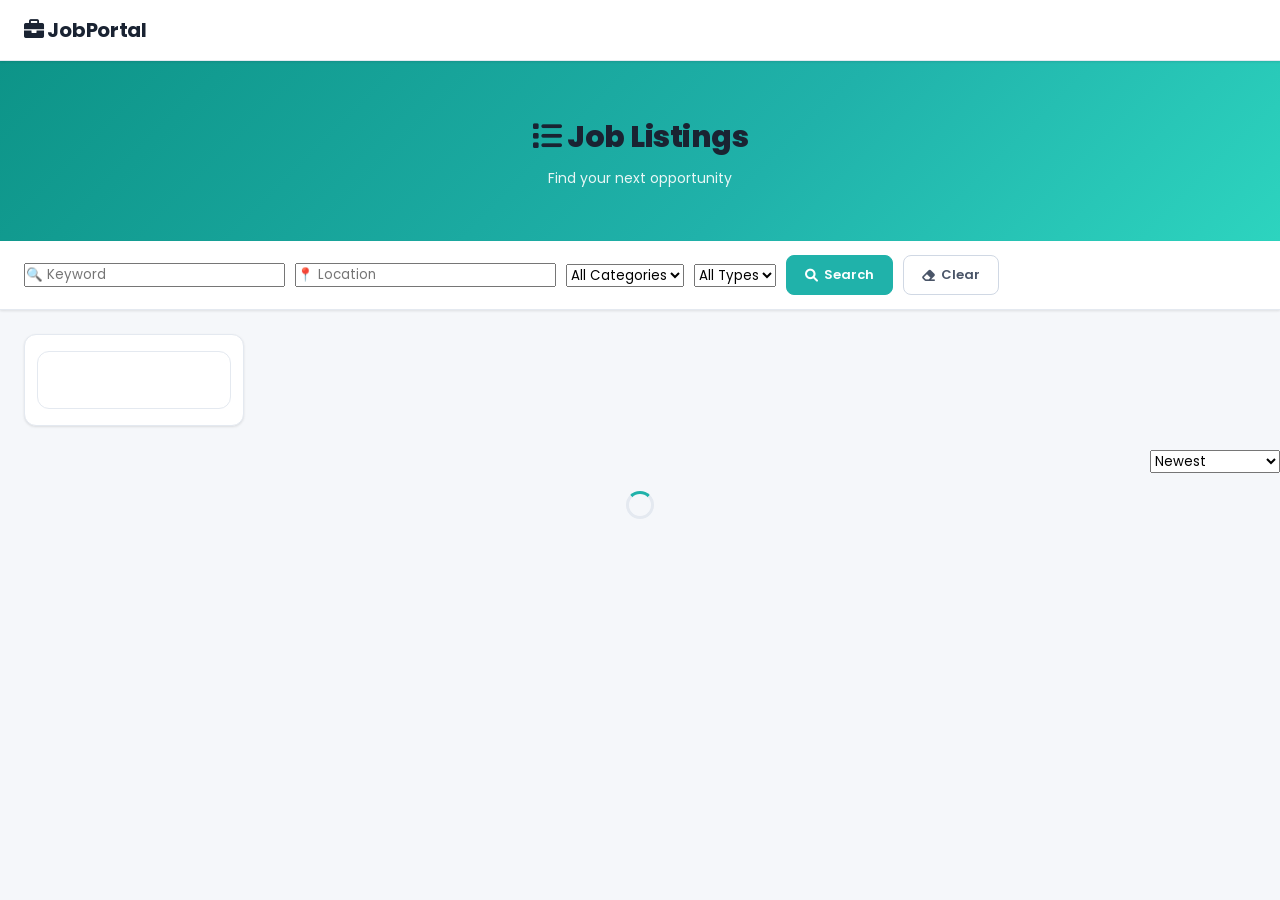
==== utils/pages/job-listings.html @ e9b15482 "View posting job" ====
<!doctype html>
<html lang="en">
  <head>
    <meta charset="UTF-8" />
    <title>Job Listings | Smart Job Portal</title>
    <link
      rel="stylesheet"
      href="https://cdnjs.cloudflare.com/ajax/libs/font-awesome/6.0.0-beta3/css/all.min.css"
    />
    <link rel="stylesheet" href="../../Frontend/css/main.css" />
    <style>
      /* same toast & badge styles as dashboard */
    </style>
  </head>
  <body>
    <nav class="navbar">
      <div class="navbar-inner">
        <a href="index.html" class="logo"
          ><i class="fas fa-briefcase"></i> JobPortal</a
        >
        <div id="nav-links"></div>
        <div id="nav-actions"></div>
      </div>
    </nav>
    <section class="page-hero">
      <div class="container">
        <h1><i class="fas fa-list"></i> Job Listings</h1>
        <p>Find your next opportunity</p>
      </div>
    </section>

    <div class="filters-bar">
      <div class="container">
        <div class="filters-inner">
          <input
            type="text"
            id="search-keyword"
            placeholder="🔍 Keyword"
            oninput="debounceSearch()"
          /><input
            type="text"
            id="search-location"
            placeholder="📍 Location"
            oninput="debounceSearch()"
          /><select id="filter-category" onchange="filterJobs()">
            <option value="">All Categories</option>
            <option>Technology</option>
            <option>Marketing</option></select
          ><select id="filter-type" onchange="filterJobs()">
            <option value="">All Types</option>
            <option value="full-time">Full Time</option></select
          ><button class="btn btn-primary" onclick="filterJobs()">
            <i class="fas fa-search"></i> Search</button
          ><button class="btn btn-outline" onclick="clearAllFilters()">
            <i class="fas fa-eraser"></i> Clear
          </button>
        </div>
      </div>
    </div>

    <main>
      <div class="container">
        <div class="page-layout">
          <aside class="sidebar">
            <div class="sidebar-card">
              <div class="sidebar-title">
              
              </div>
             
               
        
                </div>
              </div>
            </div>
          </aside>
          <div class="jobs-area">
            <div id="employer-tabs-container" style="display: none">
              <div class="employer-tabs">
                <div class="emp-tab active" data-emp-tab="listings">
                  <i class="fas fa-bullhorn"></i> All Jobs
                </div>
                <div class="emp-tab" data-emp-tab="myjobs">
                  <i class="fas fa-list-ul"></i> My Jobs (2.4)
                </div>
                <div class="emp-tab" data-emp-tab="applicants">
                  <i class="fas fa-address-card"></i> Review Apps (4.2)
                </div>
              </div>
            </div>
            <div class="results-header">
              <div id="results-count"></div>
              <select id="sort-select" onchange="sortAndRender()">
                <option value="newest">Newest</option>
                <option value="salary_high">Salary High-Low</option>
              </select>
            </div>
            <div id="tab-listings" class="jobs-list">
              <div class="loader"></div>
            </div>
            <div id="tab-myjobs" class="jobs-list hidden">
              <div class="loader"></div>
            </div>
            <div id="tab-applicants" class="hidden">
              <select
                id="job-select"
                class="form-control"
                onchange="loadApplicants()"
              >
                <option value="">— Choose job —</option>
              </select>
              <div id="applicants-list"></div>
            </div>
            <div class="pagination" id="pagination"></div>
          </div>
        </div>
      </div>
    </main>

    <!-- Edit & Delete modals (same as dashboard, for employer My Jobs) -->
    <div class="modal-overlay" id="edit-modal">...</div>
    <div class="modal-overlay" id="delete-modal">...</div>

    <script type="module">
      import {
        api,
        Auth,
        escapeHtml,
        formatSalary,
        formatDate,
        statusBadge,
        showToast,
      } from "../../Frontend/js/utils.js";

      /* =========================
   🔥 GLOBAL DEBUGGER
========================= */
      window.addEventListener("error", (e) => {
        console.error("🔥 JS Error:", e.message, e.filename, e.lineno);
      });

      window.addEventListener("unhandledrejection", (e) => {
        console.error("🔥 Promise Error:", e.reason);
      });

      /* =========================
   📦 STATE
========================= */
      let allJobs = [];
      let filteredJobs = [];
      let debounceTimer;

      /* =========================
   🔧 SAFE CALL (for buttons)
========================= */
      window.safeCall = function (fnName, ...args) {
        try {
          if (typeof window[fnName] !== "function") {
            throw new Error(fnName + " not defined");
          }
          window[fnName](...args);
        } catch (err) {
          console.error("🚨 SafeCall:", err.message);
          alert(err.message);
        }
      };

      /* =========================
   🔍 DEBOUNCE SEARCH
========================= */
      window.debounceSearch = function () {
        clearTimeout(debounceTimer);
        debounceTimer = setTimeout(() => {
          filterJobs();
        }, 300);
      };

      /* =========================
   🔄 LOAD JOBS
========================= */
      async function loadJobs() {
        try {
          console.log("📡 Loading jobs...");
          const data = await api.get("jobs.php?action=list");

          allJobs = data.jobs || [];
          filteredJobs = [...allJobs];

          console.log("✅ Jobs loaded:", allJobs.length);
          sortAndRender();
        } catch (err) {
          console.error("❌ Load jobs failed:", err);
        }
      }

      /* =========================
   🧹 CLEAR FILTERS
========================= */
      window.clearAllFilters = function () {
        document.getElementById("search-keyword").value = "";
        document.getElementById("search-location").value = "";
        document.getElementById("filter-category").value = "";
        document.getElementById("filter-type").value = "";
        

        filteredJobs = [...allJobs];
        sortAndRender();
      };

      /* =========================
   🔍 FILTER JOBS
========================= */
      window.filterJobs = function () {
        const keyword = document
          .getElementById("search-keyword")
          .value.toLowerCase();
        const location = document
          .getElementById("search-location")
          .value.toLowerCase();
        const category = document.getElementById("filter-category").value;
        const type = document.getElementById("filter-type").value;
        

        console.log("🔍 Filtering with:", {
          keyword,
          location,
          category,
          type,
          minSalary,
          maxSalary,
        });

        filteredJobs = allJobs.filter((job) => {
          return (
            (!keyword || job.title.toLowerCase().includes(keyword)) &&
            (!location ||
              (job.location || "").toLowerCase().includes(location)) &&
            (!category || job.category === category) &&
            (!type || job.job_type === type) &&
            (job.salary_min || 0) >= minSalary &&
            (job.salary_max || Infinity) <= maxSalary
          );
        });

        console.log("✅ Filtered jobs:", filteredJobs.length);
        sortAndRender();
      };

      /* =========================
   🔃 SORT + RENDER
========================= */
      window.sortAndRender = function () {
        const sort = document.getElementById("sort-select").value;

        if (sort === "salary_high") {
          filteredJobs.sort(
            (a, b) => (b.salary_max || 0) - (a.salary_max || 0),
          );
        } else {
          filteredJobs.sort(
            (a, b) => new Date(b.created_at) - new Date(a.created_at),
          );
        }

        renderPublicJobs();
      };

      /* =========================
   🧾 RENDER JOBS
========================= */
      function renderPublicJobs() {
        const container = document.getElementById("tab-listings");

        if (!filteredJobs.length) {
          container.innerHTML = `
      <div class="empty-state">
        <h3>No jobs found</h3>
      </div>`;
          return;
        }

        container.innerHTML = filteredJobs
          .map(
            (job) => `
    <div class="job-card">
      <h3>${escapeHtml(job.title)}</h3>
      <p><i class="fas fa-map-marker-alt"></i> ${escapeHtml(job.location || "Remote")}</p>
      <p>${formatSalary(job.salary_min, job.salary_max)}</p>
      <p>${statusBadge(job.status)}</p>
      <small>${formatDate(job.created_at)}</small>
    </div>
  `,
          )
          .join("");

        document.getElementById("results-count").innerText =
          filteredJobs.length + " jobs found";
      }

      /* =========================
   🚀 INIT
========================= */
      loadJobs();
    </script>
  </body>
</html>
---- Frontend/css/main.css ----
@import url("https://fonts.googleapis.com/css2?family=Poppins:ital,wght@0,400;0,500;0,600;0,700;1,400&display=swap");

/* ═══════════════════════════════════════════════════════
   RESET & ROOT
═══════════════════════════════════════════════════════ */
*,
*::before,
*::after {
  margin: 0;
  padding: 0;
  box-sizing: border-box;
}

:root {
  --primary: #20b2aa;
  --primary-dark: #178f88;
  --primary-light: #e0f7f6;
  --primary-xlight: #f0fafa;
  --accent: #20b2aa;

  --bg-base: #f5f7fa;
  --bg-surface: #ffffff;
  --bg-sidebar: #ffffff;

  --text-pri: #1a2332;
  --text-sec: #4a5568;
  --text-muted: #9aa5b4;

  --border: #e4e9f0;
  --border-md: #d0d8e4;

  --success: #10b981;
  --warning: #f59e0b;
  --danger: #ef4444;
  --info: #3b82f6;

  --radius: 8px;
  --radius-sm: 6px;
  --radius-lg: 12px;
  --radius-xl: 16px;
  --radius-pill: 999px;

  --shadow-sm: 0 1px 3px rgba(0, 0, 0, 0.07), 0 1px 2px rgba(0, 0, 0, 0.04);
  --shadow: 0 4px 12px rgba(0, 0, 0, 0.08);
  --shadow-lg: 0 8px 30px rgba(0, 0, 0, 0.12);

  --transition: 0.2s ease;
  --font: "Poppins", sans-serif;
}

html {
  scroll-behavior: smooth;
}

body {
  font-family: var(--font);
  background: var(--bg-base);
  color: var(--text-pri);
  font-size: 14px;
  line-height: 1.6;
  min-height: 100vh;
}

a {
  color: inherit;
  text-decoration: none;
}
img {
  display: block;
  max-width: 100%;
}
button {
  font-family: var(--font);
  cursor: pointer;
  border: none;
  background: none;
}
input,
select,
textarea {
  font-family: var(--font);
}

/* ═══════════════════════════════════════════════════════
   TYPOGRAPHY
═══════════════════════════════════════════════════════ */
h1 {
  font-size: 24px;
  font-weight: 700;
  color: var(--text-pri);
}
h2 {
  font-size: 20px;
  font-weight: 600;
  color: var(--text-pri);
}
h3 {
  font-size: 16px;
  font-weight: 600;
  color: var(--text-pri);
}
h4 {
  font-size: 14px;
  font-weight: 600;
  color: var(--text-pri);
}

.text-muted {
  color: var(--text-muted);
}
.text-sec {
  color: var(--text-sec);
}
.text-primary {
  color: var(--primary);
}

/* ═══════════════════════════════════════════════════════
   NAVBAR
═══════════════════════════════════════════════════════ */
.navbar {
  background: #fff;
  border-bottom: 1px solid var(--border);
  position: sticky;
  top: 0;
  z-index: 100;
  box-shadow: var(--shadow-sm);
}

.navbar-inner {
  max-width: 1320px;
  margin: 0 auto;
  padding: 0 24px;
  height: 60px;
  display: flex;
  align-items: center;
  gap: 32px;
}

.logo {
  font-size: 20px;
  font-weight: 700;
  color: var(--text-pri);
  letter-spacing: -0.3px;
  flex-shrink: 0;
}
.logo span {
  color: var(--primary);
}

.nav-links {
  display: flex;
  gap: 4px;
  flex: 1;
}

.nav-links a {
  padding: 6px 14px;
  border-radius: var(--radius-sm);
  font-size: 13px;
  font-weight: 500;
  color: var(--text-sec);
  transition:
    background var(--transition),
    color var(--transition);
}
.nav-links a:hover,
.nav-links a.active {
  background: var(--primary-light);
  color: var(--primary-dark);
}

/* nav-links as ul (login page) */
.nav-links.list-style {
  list-style: none;
}
.nav-links li a {
  padding: 6px 14px;
  font-size: 13px;
  color: var(--text-sec);
}

.nav-actions {
  display: flex;
  align-items: center;
  gap: 10px;
  margin-left: auto;
}

/* user chip */
.user-chip {
  display: flex;
  align-items: center;
  gap: 8px;
  padding: 4px 12px 4px 4px;
  border-radius: var(--radius-pill);
  background: var(--primary-light);
}
.user-avatar {
  width: 28px;
  height: 28px;
  border-radius: 50%;
  background: var(--primary);
  color: #fff;
  font-size: 11px;
  font-weight: 700;
  display: flex;
  align-items: center;
  justify-content: center;
}
.user-name {
  font-size: 12px;
  font-weight: 600;
  color: var(--primary-dark);
}

/* ═══════════════════════════════════════════════════════
   PAGE LAYOUT (dashboard / listing split)
═══════════════════════════════════════════════════════ */
.page-layout {
  max-width: 1320px;
  margin: 0 auto;
  padding: 24px;
  display: flex;
  gap: 24px;
  align-items: flex-start;
}

/* sidebar */
.sidebar {
  width: 220px;
  flex-shrink: 0;
  background: var(--bg-surface);
  border: 1px solid var(--border);
  border-radius: var(--radius-lg);
  padding: 16px 12px;
  position: sticky;
  top: 80px;
  box-shadow: var(--shadow-sm);
}

.sidebar-section {
  margin-bottom: 8px;
}
.sidebar-label {
  font-size: 10px;
  font-weight: 700;
  text-transform: uppercase;
  letter-spacing: 0.8px;
  color: var(--text-muted);
  padding: 4px 10px 8px;
}
.sidebar-divider {
  border: none;
  border-top: 1px solid var(--border);
  margin: 10px 0;
}

.nav-item {
  display: flex;
  align-items: center;
  gap: 8px;
  width: 100%;
  padding: 9px 10px;
  border-radius: var(--radius-sm);
  font-size: 13px;
  font-weight: 500;
  color: var(--text-sec);
  transition:
    background var(--transition),
    color var(--transition);
  text-align: left;
}
.nav-item:hover {
  background: var(--bg-base);
  color: var(--text-pri);
}
.nav-item.active {
  background: var(--primary-light);
  color: var(--primary-dark);
  font-weight: 600;
}
.nav-item .icon {
  font-size: 15px;
}

/* sidebar card (job-listings sidebar) */
.sidebar-card {
  background: var(--bg-surface);
  border: 1px solid var(--border);
  border-radius: var(--radius-lg);
  padding: 20px;
}
.sidebar-title {
  font-size: 13px;
  font-weight: 700;
  color: var(--text-pri);
  margin-bottom: 16px;
}

/* main content */
.main-content {
  flex: 1;
  min-width: 0;
}

/* ═══════════════════════════════════════════════════════
   PAGE HEADER
═══════════════════════════════════════════════════════ */
.page-header {
  display: flex;
  align-items: flex-start;
  justify-content: space-between;
  gap: 16px;
  margin-bottom: 24px;
}
.page-header h1 {
  font-size: 22px;
}
.page-header p {
  color: var(--text-sec);
  font-size: 13px;
  margin-top: 2px;
}
.header-actions {
  display: flex;
  gap: 10px;
  align-items: center;
  flex-shrink: 0;
}

/* ═══════════════════════════════════════════════════════
   CARDS
═══════════════════════════════════════════════════════ */
.card {
  background: var(--bg-surface);
  border: 1px solid var(--border);
  border-radius: var(--radius-lg);
  box-shadow: var(--shadow-sm);
  overflow: hidden;
  margin-bottom: 20px;
}
.card-header {
  padding: 16px 20px;
  border-bottom: 1px solid var(--border);
  display: flex;
  align-items: center;
  justify-content: space-between;
  gap: 12px;
}
.card-header h3 {
  font-size: 15px;
  font-weight: 600;
}
.card-body {
  padding: 20px;
}
.flex-between {
  display: flex;
  align-items: center;
  justify-content: space-between;
}

/* ═══════════════════════════════════════════════════════
   STAT CARDS
═══════════════════════════════════════════════════════ */
.stats-grid {
  display: grid;
  grid-template-columns: repeat(4, 1fr);
  gap: 16px;
  margin-bottom: 24px;
}

.stat-card {
  background: var(--bg-surface);
  border: 1px solid var(--border);
  border-radius: var(--radius-lg);
  padding: 20px;
  text-align: center;
  box-shadow: var(--shadow-sm);
  transition:
    transform var(--transition),
    box-shadow var(--transition);
}
.stat-card:hover {
  transform: translateY(-2px);
  box-shadow: var(--shadow);
}

.stat-icon {
  font-size: 22px;
  margin-bottom: 8px;
}
.stat-value {
  font-size: 28px;
  font-weight: 700;
  color: var(--primary);
  line-height: 1;
}
.stat-label {
  font-size: 12px;
  color: var(--text-sec);
  margin-top: 4px;
  font-weight: 500;
}

/* ═══════════════════════════════════════════════════════
   TABLES
═══════════════════════════════════════════════════════ */
.table-wrap {
  overflow-x: auto;
}

table {
  width: 100%;
  border-collapse: collapse;
}

thead tr {
  background: var(--bg-base);
  border-bottom: 1px solid var(--border);
}
thead th {
  padding: 11px 16px;
  text-align: left;
  font-size: 11px;
  font-weight: 700;
  text-transform: uppercase;
  letter-spacing: 0.6px;
  color: var(--text-muted);
  white-space: nowrap;
}
tbody tr {
  border-bottom: 1px solid var(--border);
  transition: background var(--transition);
}
tbody tr:last-child {
  border-bottom: none;
}
tbody tr:hover {
  background: var(--primary-xlight);
}

tbody td {
  padding: 14px 16px;
  font-size: 13px;
  vertical-align: middle;
}

.job-title-cell .title {
  font-weight: 600;
  font-size: 13px;
  color: var(--text-pri);
}
.job-title-cell .meta {
  display: flex;
  gap: 12px;
  margin-top: 3px;
  font-size: 11px;
  color: var(--text-muted);
}

.loading-row td {
  padding: 40px;
  text-align: center;
}

/* ═══════════════════════════════════════════════════════
   BADGES & PILLS
═══════════════════════════════════════════════════════ */
.badge {
  display: inline-flex;
  align-items: center;
  padding: 3px 10px;
  border-radius: var(--radius-pill);
  font-size: 11px;
  font-weight: 600;
  letter-spacing: 0.2px;
  white-space: nowrap;
}

.badge-green {
  background: #d1fae5;
  color: #065f46;
}
.badge-gray {
  background: #f1f3f5;
  color: #495057;
}
.badge-yellow {
  background: #fef3c7;
  color: #92400e;
}
.badge-red {
  background: #fee2e2;
  color: #991b1b;
}
.badge-accent {
  background: var(--primary-light);
  color: var(--primary-dark);
}

.badge-count {
  margin-left: auto;
  background: var(--primary);
  color: #fff;
  font-size: 10px;
  font-weight: 700;
  min-width: 18px;
  height: 18px;
  border-radius: var(--radius-pill);
  display: inline-flex;
  align-items: center;
  justify-content: center;
  padding: 0 5px;
}

/* ═══════════════════════════════════════════════════════
   BUTTONS
═══════════════════════════════════════════════════════ */
.btn {
  display: inline-flex;
  align-items: center;
  gap: 6px;
  padding: 9px 18px;
  border-radius: var(--radius);
  font-family: var(--font);
  font-size: 13px;
  font-weight: 600;
  cursor: pointer;
  transition: all var(--transition);
  white-space: nowrap;
  text-decoration: none;
  border: 1.5px solid transparent;
}

.btn-primary {
  background: var(--primary);
  color: #fff;
  border-color: var(--primary);
}
.btn-primary:hover {
  background: var(--primary-dark);
  border-color: var(--primary-dark);
}

.btn-outline {
  background: #fff;
  color: var(--text-sec);
  border-color: var(--border-md);
}
.btn-outline:hover {
  background: var(--bg-base);
  color: var(--text-pri);
  border-color: var(--border-md);
}

.btn-danger {
  background: var(--danger);
  color: #fff;
  border-color: var(--danger);
}
.btn-danger:hover {
  background: #dc2626;
  border-color: #dc2626;
}

.btn-info {
  background: #eff6ff;
  color: var(--info);
  border-color: #bfdbfe;
}
.btn-info:hover {
  background: #dbeafe;
}

.btn-sm {
  padding: 6px 14px;
  font-size: 12px;
}
.btn-xs {
  padding: 4px 10px;
  font-size: 11px;
  border-radius: var(--radius-sm);
}
.btn-success {
  background: var(--success);
  color: #fff;
  border-color: var(--success);
}

.btn:disabled {
  opacity: 0.6;
  cursor: not-allowed;
}

/* action buttons cluster */
.action-btns {
  display: flex;
  gap: 6px;
  align-items: center;
}

/* ═══════════════════════════════════════════════════════
   FORMS
═══════════════════════════════════════════════════════ */
.form-group {
  margin-bottom: 16px;
}
.form-row {
  display: grid;
  grid-template-columns: 1fr 1fr;
  gap: 16px;
}

.form-label {
  display: block;
  font-size: 12px;
  font-weight: 600;
  color: var(--text-sec);
  margin-bottom: 6px;
  letter-spacing: 0.2px;
}
.form-hint {
  font-size: 11px;
  color: var(--text-muted);
  margin-top: 4px;
}

.form-control {
  width: 100%;
  padding: 9px 13px;
  border: 1.5px solid var(--border-md);
  border-radius: var(--radius);
  font-family: var(--font);
  font-size: 13px;
  color: var(--text-pri);
  background: #fff;
  transition:
    border-color var(--transition),
    box-shadow var(--transition);
  outline: none;
}
.form-control:focus {
  border-color: var(--primary);
  box-shadow: 0 0 0 3px rgba(32, 178, 170, 0.12);
}
.form-control::placeholder {
  color: var(--text-muted);
}

textarea.form-control {
  resize: vertical;
  min-height: 100px;
  line-height: 1.6;
}
select.form-control {
  appearance: none;
  background-image: url("data:image/svg+xml,%3Csvg xmlns='http://www.w3.org/2000/svg' width='12' height='12' viewBox='0 0 12 12'%3E%3Cpath fill='%239aa5b4' d='M6 8L1 3h10z'/%3E%3C/svg%3E");
  background-repeat: no-repeat;
  background-position: right 12px center;
  padding-right: 32px;
}

/* ═══════════════════════════════════════════════════════
   ALERTS & TOASTS
═══════════════════════════════════════════════════════ */
.alert {
  padding: 11px 16px;
  border-radius: var(--radius);
  font-size: 13px;
  font-weight: 500;
  margin-bottom: 16px;
  display: flex;
  align-items: center;
  gap: 8px;
  border: 1px solid transparent;
}
.alert.show {
  display: flex;
}

.alert-success {
  background: #d1fae5;
  color: #065f46;
  border-color: #a7f3d0;
}
.alert-error {
  background: #fee2e2;
  color: #991b1b;
  border-color: #fecaca;
  display: flex;
}
.alert-info {
  background: #eff6ff;
  color: #1e40af;
  border-color: #bfdbfe;
}
.alert-warning {
  background: #fef3c7;
  color: #92400e;
  border-color: #fde68a;
}

/* toast */
.toast {
  position: fixed;
  bottom: 28px;
  right: 28px;
  z-index: 9999;
  padding: 12px 20px;
  border-radius: var(--radius);
  font-size: 13px;
  font-weight: 600;
  box-shadow: var(--shadow-lg);
  animation:
    slideUp 0.25s ease,
    fadeOut 0.3s ease 2.9s forwards;
  max-width: 320px;
}
.toast-success {
  background: #fff;
  border-left: 4px solid var(--success);
  color: var(--text-pri);
}
.toast-error {
  background: #fff;
  border-left: 4px solid var(--danger);
  color: var(--text-pri);
}

@keyframes slideUp {
  from {
    transform: translateY(16px);
    opacity: 0;
  }
  to {
    transform: translateY(0);
    opacity: 1;
  }
}
@keyframes fadeOut {
  to {
    opacity: 0;
    transform: translateY(8px);
  }
}

/* ═══════════════════════════════════════════════════════
   MODALS
═══════════════════════════════════════════════════════ */
.modal-overlay {
  position: fixed;
  inset: 0;
  background: rgba(10, 20, 40, 0.5);
  z-index: 500;
  display: none;
  align-items: center;
  justify-content: center;
  padding: 24px;
  backdrop-filter: blur(2px);
}
.modal-overlay.open {
  display: flex;
}

.modal {
  background: #fff;
  border-radius: var(--radius-xl);
  width: 100%;
  max-width: 580px;
  max-height: 90vh;
  overflow-y: auto;
  box-shadow: var(--shadow-lg);
  animation: modalIn 0.2s ease;
}
.modal-sm {
  max-width: 400px;
}

@keyframes modalIn {
  from {
    transform: translateY(12px);
    opacity: 0;
  }
  to {
    transform: translateY(0);
    opacity: 1;
  }
}

.modal-header {
  padding: 18px 22px;
  border-bottom: 1px solid var(--border);
  display: flex;
  align-items: center;
  justify-content: space-between;
}
.modal-header h3 {
  font-size: 15px;
  font-weight: 700;
}

.modal-close {
  width: 28px;
  height: 28px;
  border-radius: 50%;
  background: var(--bg-base);
  color: var(--text-sec);
  font-size: 13px;
  display: flex;
  align-items: center;
  justify-content: center;
  transition: background var(--transition);
}
.modal-close:hover {
  background: var(--border);
}

.modal-body {
  padding: 22px;
}
.modal-footer {
  padding: 16px 22px;
  border-top: 1px solid var(--border);
  display: flex;
  gap: 10px;
  justify-content: flex-end;
}

/* detail modal */
.detail-section {
  margin-bottom: 20px;
}
.detail-label {
  font-size: 11px;
  font-weight: 700;
  text-transform: uppercase;
  letter-spacing: 0.6px;
  color: var(--text-muted);
}
.detail-value {
  font-size: 14px;
  color: var(--text-pri);
  margin-top: 4px;
}
.detail-meta-grid {
  display: grid;
  grid-template-columns: repeat(2, 1fr);
  gap: 12px;
  background: var(--bg-base);
  border-radius: var(--radius);
  padding: 16px;
  margin-bottom: 20px;
}
.detail-meta-item {
}
.skill-pill {
  display: inline-flex;
  padding: 4px 10px;
  border-radius: var(--radius-pill);
  background: var(--primary-light);
  color: var(--primary-dark);
  font-size: 11px;
  font-weight: 600;
  margin: 3px;
}

/* ═══════════════════════════════════════════════════════
   EMPTY STATE & LOADER
═══════════════════════════════════════════════════════ */
.empty-state {
  padding: 52px 24px;
  text-align: center;
  color: var(--text-sec);
}
.empty-state .icon {
  font-size: 40px;
  margin-bottom: 14px;
}
.empty-state h3 {
  font-size: 16px;
  font-weight: 600;
  margin-bottom: 6px;
}
.empty-state p {
  font-size: 13px;
  color: var(--text-muted);
  margin-bottom: 16px;
}

.loader {
  width: 28px;
  height: 28px;
  border: 3px solid var(--border);
  border-top-color: var(--primary);
  border-radius: 50%;
  animation: spin 0.7s linear infinite;
  margin: 0 auto;
}
@keyframes spin {
  to {
    transform: rotate(360deg);
  }
}

/* ═══════════════════════════════════════════════════════
   TAB CONTENT
═══════════════════════════════════════════════════════ */
.tab-content {
  animation: fadeIn 0.18s ease;
}
.tab-content.hidden {
  display: none;
}
.tab-content.active {
  display: block;
}

@keyframes fadeIn {
  from {
    opacity: 0;
    transform: translateY(6px);
  }
  to {
    opacity: 1;
    transform: translateY(0);
  }
}

/* ═══════════════════════════════════════════════════════
   APPLICANT CARDS (4.2)
═══════════════════════════════════════════════════════ */
.applicant-card {
  background: var(--bg-surface);
  border: 1px solid var(--border);
  border-radius: var(--radius-lg);
  padding: 20px;
  margin-bottom: 16px;
  box-shadow: var(--shadow-sm);
  transition: box-shadow var(--transition);
}
.applicant-card:hover {
  box-shadow: var(--shadow);
}

.applicant-top {
  display: flex;
  align-items: flex-start;
  justify-content: space-between;
  gap: 16px;
  margin-bottom: 12px;
}
.applicant-name {
  font-size: 15px;
  font-weight: 700;
}
.applicant-email {
  font-size: 12px;
  color: var(--text-sec);
  margin-top: 2px;
}

.applicant-meta {
  display: flex;
  flex-wrap: wrap;
  gap: 12px;
  font-size: 12px;
  color: var(--text-muted);
  margin-bottom: 14px;
}

.cover-letter-box {
  background: var(--bg-base);
  border: 1px solid var(--border);
  border-radius: var(--radius);
  padding: 12px 14px;
  font-size: 13px;
  color: var(--text-sec);
  line-height: 1.7;
  max-height: 80px;
  overflow: hidden;
  margin-bottom: 8px;
  transition: max-height 0.3s ease;
}
.cover-letter-box.expanded {
  max-height: 600px;
}

.status-action-row {
  display: flex;
  align-items: center;
  flex-wrap: wrap;
  gap: 6px;
  margin-top: 12px;
  padding-top: 12px;
  border-top: 1px solid var(--border);
}

.status-btn {
  padding: 5px 12px;
  border-radius: var(--radius-pill);
  font-size: 11px;
  font-weight: 600;
  border: 1.5px solid transparent;
  cursor: pointer;
  transition: all var(--transition);
  font-family: var(--font);
  background: var(--bg-base);
  color: var(--text-sec);
  border-color: var(--border-md);
}
.status-btn:hover {
  transform: translateY(-1px);
}

.status-btn.pending.active-status {
  background: #fef3c7;
  color: #92400e;
  border-color: #fde68a;
}
.status-btn.accepted.active-status {
  background: #d1fae5;
  color: #065f46;
  border-color: #a7f3d0;
}
.status-btn.rejected.active-status {
  background: #fee2e2;
  color: #991b1b;
  border-color: #fecaca;
}

.status-btns {
  display: flex;
  gap: 8px;
  margin-top: 12px;
  flex-wrap: wrap;
}

/* job select bar */
.job-select-bar {
  display: flex;
  align-items: center;
  gap: 12px;
  flex-wrap: wrap;
}
.job-select-bar select {
  max-width: 380px;
}

/* ═══════════════════════════════════════════════════════
   JOB CARDS (job-listings)
═══════════════════════════════════════════════════════ */
.job-card {
  background: var(--bg-surface);
  border: 1px solid var(--border);
  border-radius: var(--radius-lg);
  padding: 20px 22px;
  display: flex;
  align-items: flex-start;
  gap: 16px;
  margin-bottom: 14px;
  box-shadow: var(--shadow-sm);
  transition:
    transform var(--transition),
    box-shadow var(--transition),
    border-color var(--transition);
  cursor: pointer;
}
.job-card:hover {
  transform: translateY(-2px);
  box-shadow: var(--shadow);
  border-color: var(--primary);
}

.job-logo {
  width: 48px;
  height: 48px;
  border-radius: var(--radius);
  background: var(--primary-light);
  color: var(--primary-dark);
  font-size: 14px;
  font-weight: 700;
  display: flex;
  align-items: center;
  justify-content: center;
  flex-shrink: 0;
  border: 1px solid var(--border);
}

.job-body {
  flex: 1;
  min-width: 0;
}
.job-category {
  font-size: 10px;
  font-weight: 700;
  text-transform: uppercase;
  letter-spacing: 0.6px;
  color: var(--primary);
  margin-bottom: 4px;
  display: block;
}
.job-title {
  font-size: 15px;
  font-weight: 700;
  color: var(--text-pri);
  margin-bottom: 2px;
}
.job-company {
  font-size: 12px;
  color: var(--text-sec);
  margin-bottom: 8px;
}

.job-meta {
  display: flex;
  flex-wrap: wrap;
  gap: 12px;
  font-size: 12px;
  color: var(--text-muted);
  margin-bottom: 10px;
}
.job-meta span {
  display: flex;
  align-items: center;
  gap: 3px;
}

.job-skills {
  display: flex;
  flex-wrap: wrap;
  gap: 6px;
}
.skill-tag {
  background: var(--bg-base);
  border: 1px solid var(--border);
  color: var(--text-sec);
  padding: 3px 9px;
  border-radius: var(--radius-pill);
  font-size: 11px;
  font-weight: 500;
}

.job-right {
  display: flex;
  flex-direction: column;
  align-items: flex-end;
  gap: 8px;
  flex-shrink: 0;
}
.job-date {
  font-size: 11px;
  color: var(--text-muted);
}

.job-type-badge {
  padding: 4px 10px;
  border-radius: var(--radius-pill);
  font-size: 11px;
  font-weight: 600;
}
.type-full {
  background: #d1fae5;
  color: #065f46;
}
.type-part {
  background: #fef3c7;
  color: #92400e;
}
.type-contract {
  background: var(--primary-light);
  color: var(--primary-dark);
}
.type-remote {
  background: #ede9fe;
  color: #5b21b6;
}
.type-intern {
  background: #f1f3f5;
  color: #495057;
}

/* employer action buttons on job cards */
.employer-actions {
  display: flex;
  align-items: center;
  gap: 8px;
  margin-top: 10px;
  flex-wrap: wrap;
}
.action-icon {
  font-size: 12px;
  font-weight: 600;
  padding: 4px 10px;
  border-radius: var(--radius-sm);
  border: 1px solid var(--border-md);
  background: var(--bg-base);
  color: var(--text-sec);
  cursor: pointer;
  transition: all var(--transition);
}
.action-icon:hover {
  background: var(--primary-light);
  color: var(--primary-dark);
  border-color: var(--primary);
}
.action-icon.delete:hover {
  background: #fee2e2;
  color: var(--danger);
  border-color: #fecaca;
}

/* ═══════════════════════════════════════════════════════
   JOB LISTINGS PAGE — HERO + FILTERS
═══════════════════════════════════════════════════════ */
.page-hero {
  background: linear-gradient(135deg, #0d9488 0%, #20b2aa 60%, #2dd4bf 100%);
  padding: 52px 24px;
  text-align: center;
  color: #fff;
}
.page-hero h1 {
  font-size: 30px;
  font-weight: 800;
  letter-spacing: -0.5px;
}
.page-hero p {
  font-size: 14px;
  opacity: 0.9;
  margin-top: 6px;
}

.filters-bar {
  background: #fff;
  border-bottom: 1px solid var(--border);
  padding: 14px 0;
  position: sticky;
  top: 60px;
  z-index: 90;
  box-shadow: var(--shadow-sm);
}
.filters-bar .container {
  padding: 0 24px;
  max-width: 1320px;
  margin: 0 auto;
}
.filters-inner {
  display: flex;
  align-items: center;
  gap: 10px;
  flex-wrap: wrap;
}

.search-wrap {
  position: relative;
  flex: 1;
  min-width: 160px;
}
.search-input {
  width: 100%;
  padding: 9px 13px;
  border: 1.5px solid var(--border-md);
  border-radius: var(--radius);
  font-family: var(--font);
  font-size: 13px;
  background: #fff;
  color: var(--text-pri);
  outline: none;
  transition:
    border-color var(--transition),
    box-shadow var(--transition);
}
.search-input:focus {
  border-color: var(--primary);
  box-shadow: 0 0 0 3px rgba(32, 178, 170, 0.12);
}

.filter-select {
  padding: 9px 32px 9px 12px;
  border: 1.5px solid var(--border-md);
  border-radius: var(--radius);
  font-family: var(--font);
  font-size: 13px;
  background: #fff
    url("data:image/svg+xml,%3Csvg xmlns='http://www.w3.org/2000/svg' width='12' height='12' viewBox='0 0 12 12'%3E%3Cpath fill='%239aa5b4' d='M6 8L1 3h10z'/%3E%3C/svg%3E")
    no-repeat right 10px center;
  appearance: none;
  color: var(--text-pri);
  outline: none;
  transition: border-color var(--transition);
  cursor: pointer;
}
.filter-select:focus {
  border-color: var(--primary);
}

/* sidebar filter groups */
.filter-group {
  margin-bottom: 20px;
}
.filter-label {
  font-size: 11px;
  font-weight: 700;
  text-transform: uppercase;
  letter-spacing: 0.6px;
  color: var(--text-muted);
  display: block;
  margin-bottom: 10px;
}

.checkbox-list {
  display: flex;
  flex-direction: column;
  gap: 6px;
}
.checkbox-item {
  display: flex;
  align-items: center;
  gap: 8px;
  font-size: 13px;
  color: var(--text-sec);
  cursor: pointer;
  padding: 4px 6px;
  border-radius: var(--radius-sm);
  transition: background var(--transition);
}
.checkbox-item:hover {
  background: var(--primary-xlight);
}
.checkbox-item input[type="checkbox"] {
  accent-color: var(--primary);
  width: 14px;
  height: 14px;
  flex-shrink: 0;
}

/* jobs area */
.jobs-area {
  flex: 1;
  min-width: 0;
}
.results-header {
  display: flex;
  align-items: center;
  justify-content: space-between;
  gap: 16px;
  margin-bottom: 18px;
}
.results-count {
  font-size: 13px;
  color: var(--text-sec);
}
.results-count strong {
  color: var(--text-pri);
}
.sort-wrap {
  display: flex;
  align-items: center;
  gap: 8px;
  font-size: 13px;
  color: var(--text-sec);
}

/* pagination */
.pagination {
  display: flex;
  align-items: center;
  gap: 6px;
  justify-content: center;
  margin-top: 24px;
  flex-wrap: wrap;
}

/* employer tabs (job-listings page) */
.employer-tabs {
  display: flex;
  gap: 4px;
  background: var(--bg-surface);
  border: 1px solid var(--border);
  border-radius: var(--radius);
  padding: 4px;
  margin-bottom: 20px;
  width: fit-content;
}
.emp-tab {
  padding: 7px 16px;
  border-radius: var(--radius-sm);
  font-size: 12px;
  font-weight: 600;
  color: var(--text-sec);
  cursor: pointer;
  transition: all var(--transition);
}
.emp-tab.active {
  background: var(--primary);
  color: #fff;
}
.emp-tab:hover:not(.active) {
  background: var(--primary-xlight);
  color: var(--primary-dark);
}

.hidden {
  display: none !important;
}

/* ═══════════════════════════════════════════════════════
   LOGIN PAGE
═══════════════════════════════════════════════════════ */
.page-body {
  min-height: calc(100vh - 60px);
  display: grid;
  grid-template-columns: 1fr 1fr;
}

/* left branding */
.left-panel {
  background: linear-gradient(145deg, #0a8f88 0%, #20b2aa 50%, #1dd4c0 100%);
  color: #fff;
  padding: 60px 50px;
  position: relative;
  overflow: hidden;
  display: flex;
  align-items: center;
}

.deco-ring {
  position: absolute;
  border-radius: 50%;
  border: 1px solid rgba(255, 255, 255, 0.12);
  pointer-events: none;
}
.deco-ring-1 {
  width: 500px;
  height: 500px;
  top: -120px;
  right: -120px;
}
.deco-ring-2 {
  width: 300px;
  height: 300px;
  bottom: -60px;
  left: -60px;
}

.left-content {
  position: relative;
  z-index: 1;
  max-width: 420px;
}

.left-badge {
  display: inline-flex;
  align-items: center;
  gap: 8px;
  background: rgba(255, 255, 255, 0.15);
  border: 1px solid rgba(255, 255, 255, 0.25);
  padding: 6px 14px;
  border-radius: var(--radius-pill);
  font-size: 12px;
  font-weight: 600;
  margin-bottom: 24px;
}
.left-badge .dot {
  width: 7px;
  height: 7px;
  border-radius: 50%;
  background: #aef3ed;
  animation: pulse 2s infinite;
}
@keyframes pulse {
  0%,
  100% {
    opacity: 1;
    transform: scale(1);
  }
  50% {
    opacity: 0.6;
    transform: scale(0.85);
  }
}

.left-content h2 {
  font-size: 32px;
  font-weight: 800;
  line-height: 1.25;
  margin-bottom: 14px;
  letter-spacing: -0.5px;
}
.left-content h2 em {
  font-style: normal;
  color: #aef3ed;
}
.left-content p {
  font-size: 14px;
  opacity: 0.85;
  line-height: 1.7;
  margin-bottom: 32px;
}

.feature-list {
  display: flex;
  flex-direction: column;
  gap: 14px;
}
.feature-item {
  display: flex;
  align-items: flex-start;
  gap: 12px;
}
.feature-icon {
  width: 36px;
  height: 36px;
  border-radius: var(--radius);
  background: rgba(255, 255, 255, 0.15);
  display: flex;
  align-items: center;
  justify-content: center;
  font-size: 16px;
  flex-shrink: 0;
}
.feature-text strong {
  display: block;
  font-size: 13px;
  font-weight: 700;
}
.feature-text span {
  font-size: 12px;
  opacity: 0.8;
}

/* right form */
.right-panel {
  background: var(--bg-base);
  display: flex;
  align-items: center;
  justify-content: center;
  padding: 40px 32px;
  overflow-y: auto;
}

.form-card {
  background: #fff;
  border: 1px solid var(--border);
  border-radius: var(--radius-xl);
  padding: 40px;
  width: 100%;
  max-width: 440px;
  box-shadow: var(--shadow);
}

.form-header {
  margin-bottom: 28px;
}
.eyebrow {
  font-size: 11px;
  font-weight: 700;
  text-transform: uppercase;
  letter-spacing: 0.8px;
  color: var(--primary);
  margin-bottom: 8px;
}
.form-header h1 {
  font-size: 22px;
  font-weight: 800;
  margin-bottom: 6px;
}
.form-header p {
  font-size: 13px;
  color: var(--text-sec);
}

/* role switcher */
.role-switcher {
  display: flex;
  background: var(--bg-base);
  border-radius: var(--radius);
  padding: 4px;
  gap: 4px;
  margin-bottom: 24px;
}
.role-btn {
  flex: 1;
  padding: 9px 12px;
  border-radius: var(--radius-sm);
  font-size: 13px;
  font-weight: 600;
  color: var(--text-sec);
  border: none;
  background: transparent;
  cursor: pointer;
  transition: all var(--transition);
}
.role-btn.active {
  background: var(--primary);
  color: #fff;
  box-shadow: var(--shadow-sm);
}

/* input wrap */
.input-wrap {
  position: relative;
}
.input-wrap .form-control {
  padding-right: 40px;
}
.input-icon {
  position: absolute;
  right: 12px;
  top: 50%;
  transform: translateY(-50%);
  pointer-events: none;
  font-size: 14px;
}
.password-toggle {
  position: absolute;
  right: 32px;
  top: 50%;
  transform: translateY(-50%);
  background: none;
  border: none;
  cursor: pointer;
  font-size: 14px;
  z-index: 2;
  padding: 0;
}

/* form footer row */
.form-footer-row {
  display: flex;
  align-items: center;
  justify-content: space-between;
  margin-bottom: 20px;
}
.checkbox-wrap {
  display: flex;
  align-items: center;
  gap: 7px;
  font-size: 13px;
  color: var(--text-sec);
  cursor: pointer;
}
.checkbox-wrap input {
  accent-color: var(--primary);
  width: 14px;
  height: 14px;
}

/* submit btn */
.btn-submit {
  width: 100%;
  padding: 13px;
  background: var(--primary);
  color: #fff;
  border: none;
  border-radius: var(--radius);
  font-family: var(--font);
  font-size: 14px;
  font-weight: 700;
  cursor: pointer;
  display: flex;
  align-items: center;
  justify-content: center;
  gap: 8px;
  transition:
    background var(--transition),
    transform var(--transition);
  position: relative;
}
.btn-submit:hover:not(:disabled) {
  background: var(--primary-dark);
  transform: translateY(-1px);
}
.btn-submit:disabled {
  opacity: 0.7;
  cursor: not-allowed;
}
.btn-spinner {
  width: 16px;
  height: 16px;
  border: 2px solid rgba(255, 255, 255, 0.4);
  border-top-color: #fff;
  border-radius: 50%;
  animation: spin 0.6s linear infinite;
  display: none;
}

.divider {
  text-align: center;
  font-size: 12px;
  color: var(--text-muted);
  margin: 20px 0;
  position: relative;
}
.divider::before,
.divider::after {
  content: "";
  position: absolute;
  top: 50%;
  width: 42%;
  height: 1px;
  background: var(--border);
}
.divider::before {
  left: 0;
}
.divider::after {
  right: 0;
}

.register-link {
  text-align: center;
  font-size: 13px;
  color: var(--text-sec);
}
.register-link a {
  color: var(--primary);
  font-weight: 600;
}

.demo-hint {
  margin-top: 18px;
  padding: 12px 14px;
  background: var(--bg-base);
  border-radius: var(--radius);
  font-size: 12px;
  color: var(--text-sec);
  line-height: 1.8;
  border: 1px solid var(--border);
}

/* ═══════════════════════════════════════════════════════
   POST JOB PAGE
═══════════════════════════════════════════════════════ */
.page-wrapper main {
  padding: 36px 0;
}
.page-wrapper .container {
  max-width: 1320px;
  margin: 0 auto;
  padding: 0 24px;
}
.page-wrapper .card {
  padding: 32px;
}
.page-wrapper .card form .btn {
  font-size: 14px;
}

/* ═══════════════════════════════════════════════════════
   HERO / HOME PAGE
═══════════════════════════════════════════════════════ */
.hero-section {
  background:
    linear-gradient(rgba(0, 0, 0, 0.65), rgba(0, 0, 0, 0.65)),
    url("https://images.unsplash.com/photo-1497215728101-856f4ea42174?auto=format&fit=crop&w=1350&q=80")
      center/cover no-repeat;
  color: #fff;
  padding: 100px 8% 80px;
  text-align: center;
}
.hero-section h1 {
  font-size: 48px;
  font-weight: 800;
  margin-bottom: 12px;
  letter-spacing: -1px;
}
.hero-section p {
  font-size: 16px;
  opacity: 0.85;
  margin-bottom: 44px;
}

.search-container {
  background: rgba(255, 255, 255, 0.97);
  padding: 12px;
  border-radius: var(--radius-lg);
  display: flex;
  gap: 10px;
  max-width: 860px;
  margin: 0 auto 44px;
  box-shadow: var(--shadow-lg);
}
.search-container input,
.search-container select {
  border: 1.5px solid var(--border-md);
  padding: 11px 14px;
  border-radius: var(--radius);
  flex: 1;
  font-family: var(--font);
  font-size: 13px;
  color: var(--text-pri);
  outline: none;
}
.search-container input:focus,
.search-container select:focus {
  border-color: var(--primary);
}

.search-btn {
  background: var(--primary);
  color: #fff;
  border: none;
  padding: 0 28px;
  border-radius: var(--radius);
  cursor: pointer;
  font-family: var(--font);
  font-size: 14px;
  font-weight: 600;
  transition: background var(--transition);
}
.search-btn:hover {
  background: var(--primary-dark);
}

.stats {
  display: flex;
  justify-content: center;
  gap: 20px;
  flex-wrap: wrap;
}
.stat-item {
  background: rgba(255, 255, 255, 0.12);
  border: 1px solid rgba(255, 255, 255, 0.2);
  padding: 12px 24px;
  border-radius: var(--radius-pill);
  backdrop-filter: blur(4px);
  font-size: 13px;
  font-weight: 600;
  color: #fff;
}

/* section header */
.section-header {
  display: flex;
  justify-content: space-between;
  align-items: center;
  margin-bottom: 24px;
}
.section-header h2 {
  font-size: 20px;
  font-weight: 700;
}
.view-all {
  color: var(--primary);
  font-size: 13px;
  font-weight: 600;
}
.view-all:hover {
  text-decoration: underline;
}

/* classic job card (homepage) */
.job-card-classic {
  border: 1px solid var(--border);
  padding: 22px 24px;
  border-radius: var(--radius-lg);
  display: grid;
  grid-template-columns: auto 1fr auto;
  align-items: center;
  gap: 18px;
  margin-bottom: 16px;
  background: #fff;
  position: relative;
  transition:
    box-shadow var(--transition),
    border-color var(--transition);
}
.job-card-classic:hover {
  box-shadow: var(--shadow);
  border-color: var(--primary);
}

.company-logo {
  width: 50px;
  height: 50px;
  border-radius: var(--radius);
  display: flex;
  align-items: center;
  justify-content: center;
  font-weight: 700;
  font-size: 14px;
  color: #fff;
  flex-shrink: 0;
}
.red {
  background: #ef4444;
}
.orange {
  background: #f97316;
}
.teal {
  background: var(--primary);
}
.blue {
  background: #3b82f6;
}

.job-meta {
  display: flex;
  flex-wrap: wrap;
  gap: 16px;
  font-size: 12px;
  color: var(--text-muted);
}
.details-btn {
  background: var(--primary);
  color: #fff;
  border: none;
  padding: 9px 18px;
  border-radius: var(--radius);
  cursor: pointer;
  font-family: var(--font);
  font-size: 13px;
  font-weight: 600;
  transition: background var(--transition);
}
.details-btn:hover {
  background: var(--primary-dark);
}

.save-icon {
  position: absolute;
  right: 24px;
  top: 22px;
  color: var(--text-muted);
  cursor: pointer;
  font-size: 18px;
  transition: color var(--transition);
}
.save-icon:hover {
  color: var(--primary);
}

/* ═══════════════════════════════════════════════════════
   FOOTER
═══════════════════════════════════════════════════════ */
footer {
  background: #0d1117;
  color: #e2e8f0;
  padding: 70px 8% 28px;
  margin-top: 60px;
}
.footer-content {
  display: grid;
  grid-template-columns: 2fr 1fr 1fr;
  gap: 48px;
  margin-bottom: 48px;
}
.footer-section h3 {
  font-size: 15px;
  font-weight: 700;
  margin-bottom: 18px;
  color: #fff;
}
.footer-section ul {
  list-style: none;
}
.footer-section li {
  margin-bottom: 10px;
  font-size: 13px;
  color: #94a3b8;
  cursor: pointer;
  transition: color var(--transition);
}
.footer-section li:hover {
  color: var(--primary);
}
.footer-section p {
  font-size: 13px;
  color: #94a3b8;
  line-height: 1.8;
}

.footer-logo {
  font-size: 22px;
  font-weight: 800;
  margin-bottom: 12px;
  color: #fff;
}
.footer-logo span {
  color: var(--primary);
}

.footer-bottom {
  border-top: 1px solid #1e293b;
  padding-top: 22px;
  text-align: center;
  font-size: 12px;
  color: #64748b;
}

/* ═══════════════════════════════════════════════════════
   SEEKER DASHBOARD (shared patterns)
═══════════════════════════════════════════════════════ */
.application-card {
  background: var(--bg-surface);
  border: 1px solid var(--border);
  border-radius: var(--radius-lg);
  padding: 18px 20px;
  margin-bottom: 14px;
  display: flex;
  align-items: flex-start;
  gap: 16px;
  box-shadow: var(--shadow-sm);
  transition:
    transform var(--transition),
    box-shadow var(--transition);
}
.application-card:hover {
  transform: translateY(-1px);
  box-shadow: var(--shadow);
}

/* 
   RESPONSIVE
*/
@media (max-width: 1024px) {
  .stats-grid {
    grid-template-columns: repeat(2, 1fr);
  }
  .footer-content {
    grid-template-columns: 1fr 1fr;
  }
}

@media (max-width: 768px) {
  .page-layout {
    flex-direction: column;
    padding: 16px;
  }
  .sidebar {
    width: 100%;
    position: static;
  }
  .page-body {
    grid-template-columns: 1fr;
  }
  .left-panel {
    display: none;
  }
  .form-card {
    padding: 28px 20px;
  }
  .stats-grid {
    grid-template-columns: repeat(2, 1fr);
  }
  .search-container {
    flex-direction: column;
  }
  .filters-inner {
    flex-direction: column;
  }
  .hero-section h1 {
    font-size: 28px;
  }
  .detail-meta-grid {
    grid-template-columns: 1fr;
  }
  .form-row {
    grid-template-columns: 1fr;
  }
  .footer-content {
    grid-template-columns: 1fr;
  }
  .page-header {
    flex-direction: column;
  }
  .job-card {
    flex-direction: column;
  }
}

@media (max-width: 480px) {
  .navbar-inner {
    padding: 0 16px;
    gap: 12px;
  }
  .stats-grid {
    grid-template-columns: 1fr 1fr;
    gap: 10px;
  }
  .stat-value {
    font-size: 22px;
  }
  .modal {
    margin: 8px;
  }
  .job-right {
    flex-direction: row;
    width: 100%;
    justify-content: flex-start;
  }
}
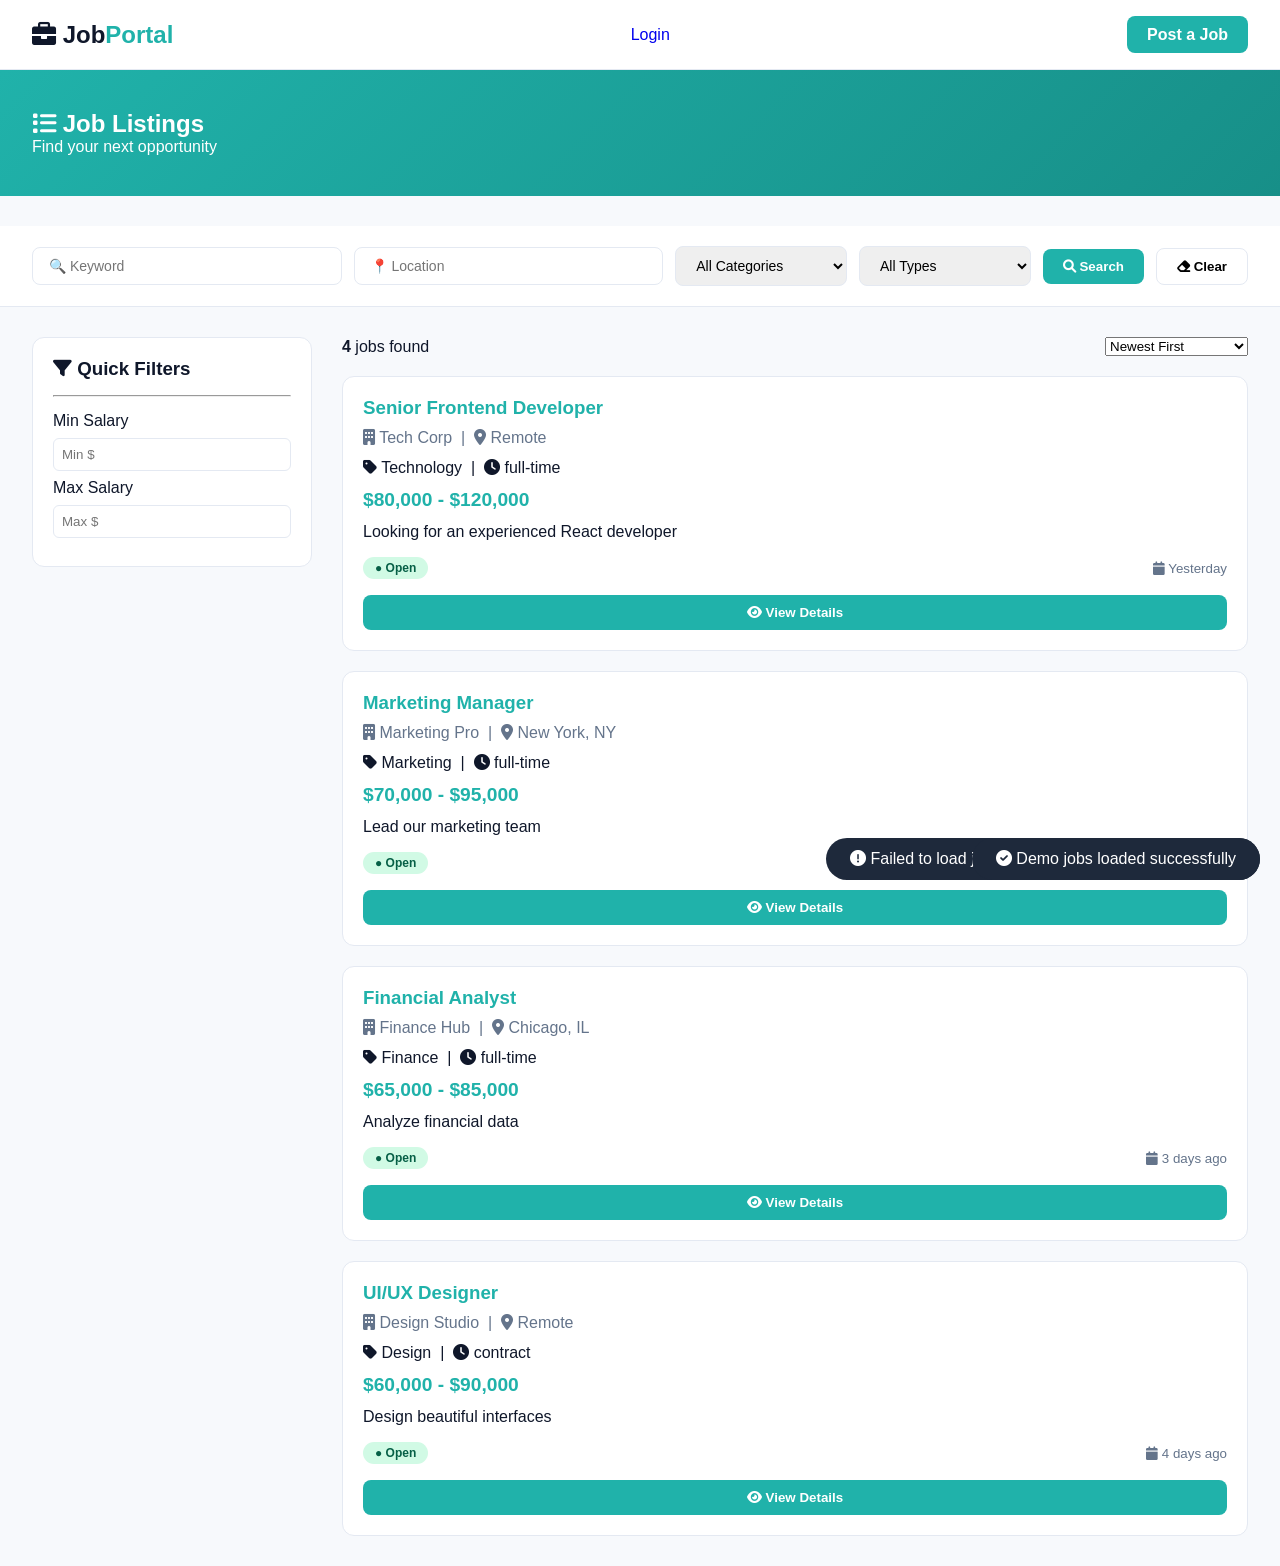
==== commit 30d43af3: "fixing backend" ====
--- a/utils/pages/job-listings.html
+++ b/utils/pages/job-listings.html
@@ -2,26 +2,269 @@
 <html lang="en">
   <head>
     <meta charset="UTF-8" />
+    <meta name="viewport" content="width=device-width, initial-scale=1.0" />
     <title>Job Listings | Smart Job Portal</title>
     <link
       rel="stylesheet"
       href="https://cdnjs.cloudflare.com/ajax/libs/font-awesome/6.0.0-beta3/css/all.min.css"
     />
-    <link rel="stylesheet" href="../../Frontend/css/main.css" />
     <style>
-      /* same toast & badge styles as dashboard */
+      * {
+        margin: 0;
+        padding: 0;
+        box-sizing: border-box;
+      }
+
+      :root {
+        --primary: #20b2aa;
+        --primary-dark: #178f88;
+        --primary-light: #e0f7f6;
+        --bg-base: #f7f9fc;
+        --bg-surface: #ffffff;
+        --text-pri: #0f172a;
+        --text-sec: #334155;
+        --text-muted: #64748b;
+        --border: #e4e9f2;
+        --success: #10b981;
+        --danger: #ef4444;
+        --radius: 12px;
+        --radius-lg: 20px;
+        --shadow: 0 10px 25px -5px rgba(0, 0, 0, 0.05);
+        --font: "Poppins", sans-serif;
+      }
+
+      body {
+        font-family: "Segoe UI", Tahoma, Geneva, Verdana, sans-serif;
+        background: var(--bg-base);
+        color: var(--text-pri);
+      }
+
+      .navbar {
+        background: white;
+        border-bottom: 1px solid var(--border);
+        padding: 0 32px;
+        height: 70px;
+        display: flex;
+        align-items: center;
+        justify-content: space-between;
+      }
+
+      .navbar-inner {
+        max-width: 1400px;
+        margin: 0 auto;
+        display: flex;
+        justify-content: space-between;
+        align-items: center;
+        width: 100%;
+      }
+
+      .logo {
+        font-size: 1.5rem;
+        font-weight: bold;
+        text-decoration: none;
+        color: var(--text-pri);
+      }
+
+      .logo span {
+        color: var(--primary);
+      }
+
+      .container {
+        max-width: 1400px;
+        margin: 0 auto;
+        padding: 0 32px;
+      }
+
+      .page-hero {
+        background: linear-gradient(
+          135deg,
+          var(--primary) 0%,
+          var(--primary-dark) 100%
+        );
+        color: white;
+        padding: 40px 0;
+        margin-bottom: 30px;
+      }
+
+      .filters-bar {
+        background: white;
+        border-bottom: 1px solid var(--border);
+        padding: 20px 0;
+        position: sticky;
+        top: 0;
+        z-index: 100;
+      }
+
+      .filters-inner {
+        display: flex;
+        gap: 12px;
+        flex-wrap: wrap;
+        align-items: center;
+      }
+
+      .filters-inner input,
+      .filters-inner select {
+        padding: 10px 16px;
+        border: 1px solid var(--border);
+        border-radius: 8px;
+        font-size: 14px;
+      }
+
+      .btn {
+        padding: 10px 20px;
+        border: none;
+        border-radius: 8px;
+        cursor: pointer;
+        font-weight: 600;
+        transition: all 0.2s;
+      }
+
+      .btn-primary {
+        background: var(--primary);
+        color: white;
+      }
+
+      .btn-primary:hover {
+        background: var(--primary-dark);
+      }
+
+      .btn-outline {
+        background: white;
+        border: 1px solid var(--border);
+      }
+
+      .page-layout {
+        display: flex;
+        gap: 30px;
+        margin: 30px 0;
+      }
+
+      .sidebar {
+        width: 280px;
+        flex-shrink: 0;
+      }
+
+      .sidebar-card {
+        background: white;
+        border-radius: 12px;
+        padding: 20px;
+        border: 1px solid var(--border);
+      }
+
+      .jobs-area {
+        flex: 1;
+      }
+
+      .results-header {
+        display: flex;
+        justify-content: space-between;
+        align-items: center;
+        margin-bottom: 20px;
+      }
+
+      .jobs-list {
+        display: grid;
+        gap: 20px;
+      }
+
+      .job-card {
+        background: white;
+        border-radius: 12px;
+        padding: 20px;
+        border: 1px solid var(--border);
+        transition: all 0.2s;
+      }
+
+      .job-card:hover {
+        box-shadow: var(--shadow);
+        transform: translateY(-2px);
+      }
+
+      .job-card h3 {
+        margin-bottom: 10px;
+        color: var(--primary);
+      }
+
+      .badge {
+        display: inline-block;
+        padding: 4px 12px;
+        border-radius: 20px;
+        font-size: 12px;
+        font-weight: 600;
+      }
+
+      .badge-success {
+        background: #d1fae5;
+        color: #065f46;
+      }
+
+      .empty-state {
+        text-align: center;
+        padding: 60px;
+        color: var(--text-muted);
+      }
+
+      .loader {
+        text-align: center;
+        padding: 40px;
+      }
+
+      .hidden {
+        display: none !important;
+      }
+
+      .toast-global {
+        position: fixed;
+        bottom: 20px;
+        right: 20px;
+        background: #1e293b;
+        color: white;
+        padding: 12px 24px;
+        border-radius: 40px;
+        z-index: 1000;
+        animation: slideIn 0.3s ease;
+      }
+
+      @keyframes slideIn {
+        from {
+          transform: translateX(100%);
+          opacity: 0;
+        }
+        to {
+          transform: translateX(0);
+          opacity: 1;
+        }
+      }
+
+      @media (max-width: 768px) {
+        .page-layout {
+          flex-direction: column;
+        }
+        .sidebar {
+          width: 100%;
+        }
+        .filters-inner {
+          flex-direction: column;
+        }
+        .filters-inner input,
+        .filters-inner select,
+        .filters-inner button {
+          width: 100%;
+        }
+      }
     </style>
   </head>
   <body>
     <nav class="navbar">
       <div class="navbar-inner">
-        <a href="index.html" class="logo"
-          ><i class="fas fa-briefcase"></i> JobPortal</a
+        <a href="#" class="logo"
+          ><i class="fas fa-briefcase"></i> Job<span>Portal</span></a
         >
         <div id="nav-links"></div>
         <div id="nav-actions"></div>
       </div>
     </nav>
+
     <section class="page-hero">
       <div class="container">
         <h1><i class="fas fa-list"></i> Job Listings</h1>
@@ -36,22 +279,31 @@
             type="text"
             id="search-keyword"
             placeholder="🔍 Keyword"
-            oninput="debounceSearch()"
-          /><input
+            style="flex: 2"
+          />
+          <input
             type="text"
             id="search-location"
             placeholder="📍 Location"
-            oninput="debounceSearch()"
-          /><select id="filter-category" onchange="filterJobs()">
+            style="flex: 2"
+          />
+          <select id="filter-category" style="flex: 1">
             <option value="">All Categories</option>
             <option>Technology</option>
-            <option>Marketing</option></select
-          ><select id="filter-type" onchange="filterJobs()">
+            <option>Marketing</option>
+            <option>Finance</option>
+            <option>Design</option>
+          </select>
+          <select id="filter-type" style="flex: 1">
             <option value="">All Types</option>
-            <option value="full-time">Full Time</option></select
-          ><button class="btn btn-primary" onclick="filterJobs()">
-            <i class="fas fa-search"></i> Search</button
-          ><button class="btn btn-outline" onclick="clearAllFilters()">
+            <option value="full-time">Full Time</option>
+            <option value="part-time">Part Time</option>
+            <option value="contract">Contract</option>
+          </select>
+          <button class="btn btn-primary" onclick="filterJobs()">
+            <i class="fas fa-search"></i> Search
+          </button>
+          <button class="btn btn-outline" onclick="clearAllFilters()">
             <i class="fas fa-eraser"></i> Clear
           </button>
         </div>
@@ -63,52 +315,52 @@
         <div class="page-layout">
           <aside class="sidebar">
             <div class="sidebar-card">
-              <div class="sidebar-title">
-              
-              </div>
-             
-               
-        
-                </div>
+              <h3><i class="fas fa-filter"></i> Quick Filters</h3>
+              <hr style="margin: 15px 0" />
+              <div id="salary-filter">
+                <label>Min Salary</label>
+                <input
+                  type="number"
+                  id="min-salary"
+                  placeholder="Min $"
+                  oninput="filterJobs()"
+                  style="
+                    width: 100%;
+                    padding: 8px;
+                    margin: 8px 0;
+                    border: 1px solid var(--border);
+                    border-radius: 6px;
+                  "
+                />
+                <label>Max Salary</label>
+                <input
+                  type="number"
+                  id="max-salary"
+                  placeholder="Max $"
+                  oninput="filterJobs()"
+                  style="
+                    width: 100%;
+                    padding: 8px;
+                    margin: 8px 0;
+                    border: 1px solid var(--border);
+                    border-radius: 6px;
+                  "
+                />
               </div>
             </div>
           </aside>
+
           <div class="jobs-area">
-            <div id="employer-tabs-container" style="display: none">
-              <div class="employer-tabs">
-                <div class="emp-tab active" data-emp-tab="listings">
-                  <i class="fas fa-bullhorn"></i> All Jobs
-                </div>
-                <div class="emp-tab" data-emp-tab="myjobs">
-                  <i class="fas fa-list-ul"></i> My Jobs (2.4)
-                </div>
-                <div class="emp-tab" data-emp-tab="applicants">
-                  <i class="fas fa-address-card"></i> Review Apps (4.2)
-                </div>
-              </div>
-            </div>
             <div class="results-header">
-              <div id="results-count"></div>
+              <div id="results-count">Loading jobs...</div>
               <select id="sort-select" onchange="sortAndRender()">
-                <option value="newest">Newest</option>
-                <option value="salary_high">Salary High-Low</option>
+                <option value="newest">Newest First</option>
+                <option value="salary_high">Salary (High to Low)</option>
+                <option value="salary_low">Salary (Low to High)</option>
               </select>
             </div>
-            <div id="tab-listings" class="jobs-list">
-              <div class="loader"></div>
-            </div>
-            <div id="tab-myjobs" class="jobs-list hidden">
-              <div class="loader"></div>
-            </div>
-            <div id="tab-applicants" class="hidden">
-              <select
-                id="job-select"
-                class="form-control"
-                onchange="loadApplicants()"
-              >
-                <option value="">— Choose job —</option>
-              </select>
-              <div id="applicants-list"></div>
+            <div id="jobs-container" class="jobs-list">
+              <div class="loader">Loading jobs from backend...</div>
             </div>
             <div class="pagination" id="pagination"></div>
           </div>
@@ -116,99 +368,235 @@
       </div>
     </main>
 
-    <!-- Edit & Delete modals (same as dashboard, for employer My Jobs) -->
-    <div class="modal-overlay" id="edit-modal">...</div>
-    <div class="modal-overlay" id="delete-modal">...</div>
-
-    <script type="module">
-      import {
-        api,
-        Auth,
-        escapeHtml,
-        formatSalary,
-        formatDate,
-        statusBadge,
-        showToast,
-      } from "../../Frontend/js/utils.js";
-
-      /* =========================
-   🔥 GLOBAL DEBUGGER
-========================= */
-      window.addEventListener("error", (e) => {
-        console.error("🔥 JS Error:", e.message, e.filename, e.lineno);
-      });
-
-      window.addEventListener("unhandledrejection", (e) => {
-        console.error("🔥 Promise Error:", e.reason);
-      });
-
-      /* =========================
-   📦 STATE
-========================= */
+    <script>
+      // ============================================================
+      // COMPLETE JOB LISTINGS WITH BACKEND INTEGRATION
+      // ============================================================
+
       let allJobs = [];
       let filteredJobs = [];
       let debounceTimer;
 
-      /* =========================
-   🔧 SAFE CALL (for buttons)
-========================= */
-      window.safeCall = function (fnName, ...args) {
-        try {
-          if (typeof window[fnName] !== "function") {
-            throw new Error(fnName + " not defined");
-          }
-          window[fnName](...args);
-        } catch (err) {
-          console.error("🚨 SafeCall:", err.message);
-          alert(err.message);
-        }
-      };
-
-      /* =========================
-   🔍 DEBOUNCE SEARCH
-========================= */
-      window.debounceSearch = function () {
-        clearTimeout(debounceTimer);
-        debounceTimer = setTimeout(() => {
-          filterJobs();
-        }, 300);
-      };
-
-      /* =========================
-   🔄 LOAD JOBS
-========================= */
+      // API Configuration - FIXED PATH
+      const API_BASE_URL =
+        "http://localhost:8080/job-portal-system/helper/api/";
+
+      // Helper functions
+      function escapeHtml(str) {
+        if (!str) return "";
+        return str.replace(/[&<>]/g, function (m) {
+          if (m === "&") return "&amp;";
+          if (m === "<") return "&lt;";
+          if (m === ">") return "&gt;";
+          return m;
+        });
+      }
+
+      function formatSalary(min, max) {
+        if (!min && !max) return "Salary not specified";
+        if (min && max)
+          return `$${min.toLocaleString()} - $${max.toLocaleString()}`;
+        if (min) return `$${min.toLocaleString()}+`;
+        return `Up to $${max.toLocaleString()}`;
+      }
+
+      function formatDate(dateString) {
+        if (!dateString) return "Recently";
+        const date = new Date(dateString);
+        const now = new Date();
+        const diffTime = Math.abs(now - date);
+        const diffDays = Math.ceil(diffTime / (1000 * 60 * 60 * 24));
+
+        if (diffDays === 0) return "Today";
+        if (diffDays === 1) return "Yesterday";
+        if (diffDays < 7) return `${diffDays} days ago`;
+        if (diffDays < 30) return `${Math.floor(diffDays / 7)} weeks ago`;
+        return date.toLocaleDateString();
+      }
+
+      function statusBadge(status) {
+        if (status === "open")
+          return '<span class="badge badge-success">● Open</span>';
+        return '<span class="badge">● Closed</span>';
+      }
+
+      function showToast(message, type = "success") {
+        const toast = document.createElement("div");
+        toast.className = "toast-global";
+        toast.innerHTML = `<i class="fas ${type === "success" ? "fa-check-circle" : "fa-exclamation-circle"}"></i> ${message}`;
+        document.body.appendChild(toast);
+        setTimeout(() => toast.remove(), 3000);
+      }
+
+      // Load jobs from backend
       async function loadJobs() {
         try {
-          console.log("📡 Loading jobs...");
-          const data = await api.get("jobs.php?action=list");
+          console.log(
+            "📡 Fetching jobs from:",
+            `${API_BASE_URL}jobs.php?action=list`,
+          );
+
+          const response = await fetch(`${API_BASE_URL}jobs.php?action=list`, {
+            method: "GET",
+            headers: {
+              "Content-Type": "application/json",
+            },
+          });
+
+          if (!response.ok) {
+            throw new Error(`HTTP ${response.status}: ${response.statusText}`);
+          }
+
+          const data = await response.json();
+          console.log("📦 Backend response:", data);
+
+          if (data.error) {
+            throw new Error(data.error);
+          }
 
           allJobs = data.jobs || [];
           filteredJobs = [...allJobs];
 
-          console.log("✅ Jobs loaded:", allJobs.length);
-          sortAndRender();
-        } catch (err) {
-          console.error("❌ Load jobs failed:", err);
-        }
-      }
-
-      /* =========================
-   🧹 CLEAR FILTERS
-========================= */
-      window.clearAllFilters = function () {
-        document.getElementById("search-keyword").value = "";
-        document.getElementById("search-location").value = "";
-        document.getElementById("filter-category").value = "";
-        document.getElementById("filter-type").value = "";
-        
-
+          console.log(`✅ Loaded ${allJobs.length} jobs from backend`);
+
+          if (allJobs.length === 0) {
+            // Fallback to demo data if no jobs in database
+            loadDemoJobs();
+          } else {
+            renderJobs();
+          }
+
+          document.getElementById("results-count").innerHTML =
+            `<strong>${filteredJobs.length}</strong> jobs found`;
+        } catch (error) {
+          console.error("❌ Error loading jobs:", error);
+          showToast(
+            "Failed to load jobs from backend. Using demo data.",
+            "error",
+          );
+          loadDemoJobs();
+        }
+      }
+
+      // Demo jobs for testing
+      function loadDemoJobs() {
+        console.log("📦 Loading demo jobs...");
+        allJobs = [
+          {
+            id: 1,
+            title: "Senior Frontend Developer",
+            description: "Looking for an experienced React developer",
+            category: "Technology",
+            job_type: "full-time",
+            location: "Remote",
+            salary_min: 80000,
+            salary_max: 120000,
+            skills: "React, TypeScript, CSS",
+            status: "open",
+            created_at: new Date().toISOString(),
+            employer_name: "Tech Corp",
+          },
+          {
+            id: 2,
+            title: "Marketing Manager",
+            description: "Lead our marketing team",
+            category: "Marketing",
+            job_type: "full-time",
+            location: "New York, NY",
+            salary_min: 70000,
+            salary_max: 95000,
+            skills: "SEO, Analytics, Social Media",
+            status: "open",
+            created_at: new Date(Date.now() - 86400000).toISOString(),
+            employer_name: "Marketing Pro",
+          },
+          {
+            id: 3,
+            title: "Financial Analyst",
+            description: "Analyze financial data",
+            category: "Finance",
+            job_type: "full-time",
+            location: "Chicago, IL",
+            salary_min: 65000,
+            salary_max: 85000,
+            skills: "Excel, Financial Modeling",
+            status: "open",
+            created_at: new Date(Date.now() - 172800000).toISOString(),
+            employer_name: "Finance Hub",
+          },
+          {
+            id: 4,
+            title: "UI/UX Designer",
+            description: "Design beautiful interfaces",
+            category: "Design",
+            job_type: "contract",
+            location: "Remote",
+            salary_min: 60000,
+            salary_max: 90000,
+            skills: "Figma, Adobe XD",
+            status: "open",
+            created_at: new Date(Date.now() - 259200000).toISOString(),
+            employer_name: "Design Studio",
+          },
+        ];
         filteredJobs = [...allJobs];
-        sortAndRender();
-      };
-
-      /* =========================
-   🔍 FILTER JOBS
-========================= */
+        renderJobs();
+        showToast("Demo jobs loaded successfully", "success");
+      }
+
+      // Render jobs to DOM
+      function renderJobs() {
+        const container = document.getElementById("jobs-container");
+
+        if (!filteredJobs.length) {
+          container.innerHTML = `
+                    <div class="empty-state">
+                        <i class="fas fa-folder-open" style="font-size: 48px; margin-bottom: 16px;"></i>
+                        <h3>No jobs found</h3>
+                        <p>Try adjusting your filters or check back later</p>
+                    </div>
+                `;
+          document.getElementById("results-count").innerHTML =
+            `<strong>0</strong> jobs found`;
+          return;
+        }
+
+        container.innerHTML = filteredJobs
+          .map(
+            (job) => `
+                <div class="job-card">
+                    <h3>${escapeHtml(job.title)}</h3>
+                    <p style="color: var(--text-muted); margin: 8px 0;">
+                        <i class="fas fa-building"></i> ${escapeHtml(job.employer_name || "Company")} &nbsp;|&nbsp;
+                        <i class="fas fa-map-marker-alt"></i> ${escapeHtml(job.location || "Remote")}
+                    </p>
+                    <p style="margin: 12px 0;">
+                        <i class="fas fa-tag"></i> ${escapeHtml(job.category || "General")} &nbsp;|&nbsp;
+                        <i class="fas fa-clock"></i> ${escapeHtml(job.job_type || "Full-time")}
+                    </p>
+                    <p style="font-size: 1.2rem; font-weight: bold; color: var(--primary); margin: 12px 0;">
+                        ${formatSalary(job.salary_min, job.salary_max)}
+                    </p>
+                    <p style="margin: 12px 0;">${escapeHtml(job.description?.substring(0, 150))}${job.description?.length > 150 ? "..." : ""}</p>
+                    <div style="display: flex; justify-content: space-between; align-items: center; margin-top: 16px;">
+                        <div>${statusBadge(job.status)}</div>
+                        <small style="color: var(--text-muted);">
+                            <i class="fas fa-calendar"></i> ${formatDate(job.created_at)}
+                        </small>
+                    </div>
+                    <button class="btn btn-primary" style="margin-top: 16px; width: 100%;" onclick="viewJobDetails(${job.id})">
+                        <i class="fas fa-eye"></i> View Details
+                    </button>
+                </div>
+            `,
+          )
+          .join("");
+
+        document.getElementById("results-count").innerHTML =
+          `<strong>${filteredJobs.length}</strong> job${filteredJobs.length !== 1 ? "s" : ""} found`;
+      }
+
+      // Filter jobs
       window.filterJobs = function () {
         const keyword = document
           .getElementById("search-keyword")
@@ -218,42 +606,70 @@
           .value.toLowerCase();
         const category = document.getElementById("filter-category").value;
         const type = document.getElementById("filter-type").value;
-        
-
-        console.log("🔍 Filtering with:", {
-          keyword,
-          location,
-          category,
-          type,
-          minSalary,
-          maxSalary,
-        });
+        const minSalary =
+          parseInt(document.getElementById("min-salary")?.value) || 0;
+        const maxSalary =
+          parseInt(document.getElementById("max-salary")?.value) || Infinity;
 
         filteredJobs = allJobs.filter((job) => {
+          const matchesKeyword =
+            !keyword ||
+            job.title.toLowerCase().includes(keyword) ||
+            (job.description &&
+              job.description.toLowerCase().includes(keyword));
+          const matchesLocation =
+            !location ||
+            (job.location && job.location.toLowerCase().includes(location));
+          const matchesCategory = !category || job.category === category;
+          const matchesType = !type || job.job_type === type;
+          const matchesSalary =
+            (job.salary_min || 0) >= minSalary &&
+            (job.salary_max || Infinity) <= maxSalary;
+
           return (
-            (!keyword || job.title.toLowerCase().includes(keyword)) &&
-            (!location ||
-              (job.location || "").toLowerCase().includes(location)) &&
-            (!category || job.category === category) &&
-            (!type || job.job_type === type) &&
-            (job.salary_min || 0) >= minSalary &&
-            (job.salary_max || Infinity) <= maxSalary
+            matchesKeyword &&
+            matchesLocation &&
+            matchesCategory &&
+            matchesType &&
+            matchesSalary
           );
         });
 
-        console.log("✅ Filtered jobs:", filteredJobs.length);
         sortAndRender();
       };
 
-      /* =========================
-   🔃 SORT + RENDER
-========================= */
+      window.debounceSearch = function () {
+        clearTimeout(debounceTimer);
+        debounceTimer = setTimeout(() => {
+          filterJobs();
+        }, 300);
+      };
+
+      window.clearAllFilters = function () {
+        document.getElementById("search-keyword").value = "";
+        document.getElementById("search-location").value = "";
+        document.getElementById("filter-category").value = "";
+        document.getElementById("filter-type").value = "";
+        if (document.getElementById("min-salary"))
+          document.getElementById("min-salary").value = "";
+        if (document.getElementById("max-salary"))
+          document.getElementById("max-salary").value = "";
+
+        filteredJobs = [...allJobs];
+        sortAndRender();
+        showToast("All filters cleared", "success");
+      };
+
       window.sortAndRender = function () {
-        const sort = document.getElementById("sort-select").value;
-
-        if (sort === "salary_high") {
+        const sortBy = document.getElementById("sort-select").value;
+
+        if (sortBy === "salary_high") {
           filteredJobs.sort(
             (a, b) => (b.salary_max || 0) - (a.salary_max || 0),
+          );
+        } else if (sortBy === "salary_low") {
+          filteredJobs.sort(
+            (a, b) => (a.salary_min || 0) - (b.salary_min || 0),
           );
         } else {
           filteredJobs.sort(
@@ -261,44 +677,54 @@
           );
         }
 
-        renderPublicJobs();
+        renderJobs();
       };
 
-      /* =========================
-   🧾 RENDER JOBS
-========================= */
-      function renderPublicJobs() {
-        const container = document.getElementById("tab-listings");
-
-        if (!filteredJobs.length) {
-          container.innerHTML = `
-      <div class="empty-state">
-        <h3>No jobs found</h3>
-      </div>`;
-          return;
-        }
-
-        container.innerHTML = filteredJobs
-          .map(
-            (job) => `
-    <div class="job-card">
-      <h3>${escapeHtml(job.title)}</h3>
-      <p><i class="fas fa-map-marker-alt"></i> ${escapeHtml(job.location || "Remote")}</p>
-      <p>${formatSalary(job.salary_min, job.salary_max)}</p>
-      <p>${statusBadge(job.status)}</p>
-      <small>${formatDate(job.created_at)}</small>
-    </div>
-  `,
-          )
-          .join("");
-
-        document.getElementById("results-count").innerText =
-          filteredJobs.length + " jobs found";
-      }
-
-      /* =========================
-   🚀 INIT
-========================= */
+      window.viewJobDetails = function (jobId) {
+        const job = allJobs.find((j) => j.id === jobId);
+        if (job) {
+          alert(
+            `Job Details:\n\nTitle: ${job.title}\nDescription: ${job.description}\nLocation: ${job.location || "Remote"}\nSalary: ${formatSalary(job.salary_min, job.salary_max)}`,
+          );
+        }
+      };
+
+      // Check authentication and setup navbar
+      function setupNavbar() {
+        const userStr = localStorage.getItem("jobportal_user");
+        const navLinks = document.getElementById("nav-links");
+        const navActions = document.getElementById("nav-actions");
+
+        if (userStr) {
+          const user = JSON.parse(userStr);
+          navLinks.innerHTML = `
+                    <a href="post-job.html" style="margin-right: 20px; text-decoration: none;">Jobs</a>
+                    ${user.role === "employer" ? '<a href="employer-dashboard.html" style="margin-right: 20px; text-decoration: none;">Dashboard</a>' : '<a href="seeker-dashboard.html" style="margin-right: 20px; text-decoration: none;">My Applications</a>'}
+                `;
+          navActions.innerHTML = `
+                    <div style="display: flex; align-items: center; gap: 16px;">
+                        <span><i class="fas fa-user"></i> ${escapeHtml(user.name)}</span>
+                        <button onclick="logout()" style="background: none; border: none; cursor: pointer; color: var(--danger);">
+                            <i class="fas fa-sign-out-alt"></i> Logout
+                        </button>
+                    </div>
+                `;
+        } else {
+          navLinks.innerHTML = `<a href="login.html" style="text-decoration: none;">Login</a>`;
+          navActions.innerHTML = `<a href="login.html" class="btn btn-primary" style="text-decoration: none;">Post a Job</a>`;
+        }
+      }
+
+      window.logout = function () {
+        localStorage.removeItem("jobportal_user");
+        showToast("Logged out successfully", "success");
+        setTimeout(() => {
+          window.location.href = "login.html";
+        }, 1000);
+      };
+
+      // Initialize
+      setupNavbar();
       loadJobs();
     </script>
   </body>
